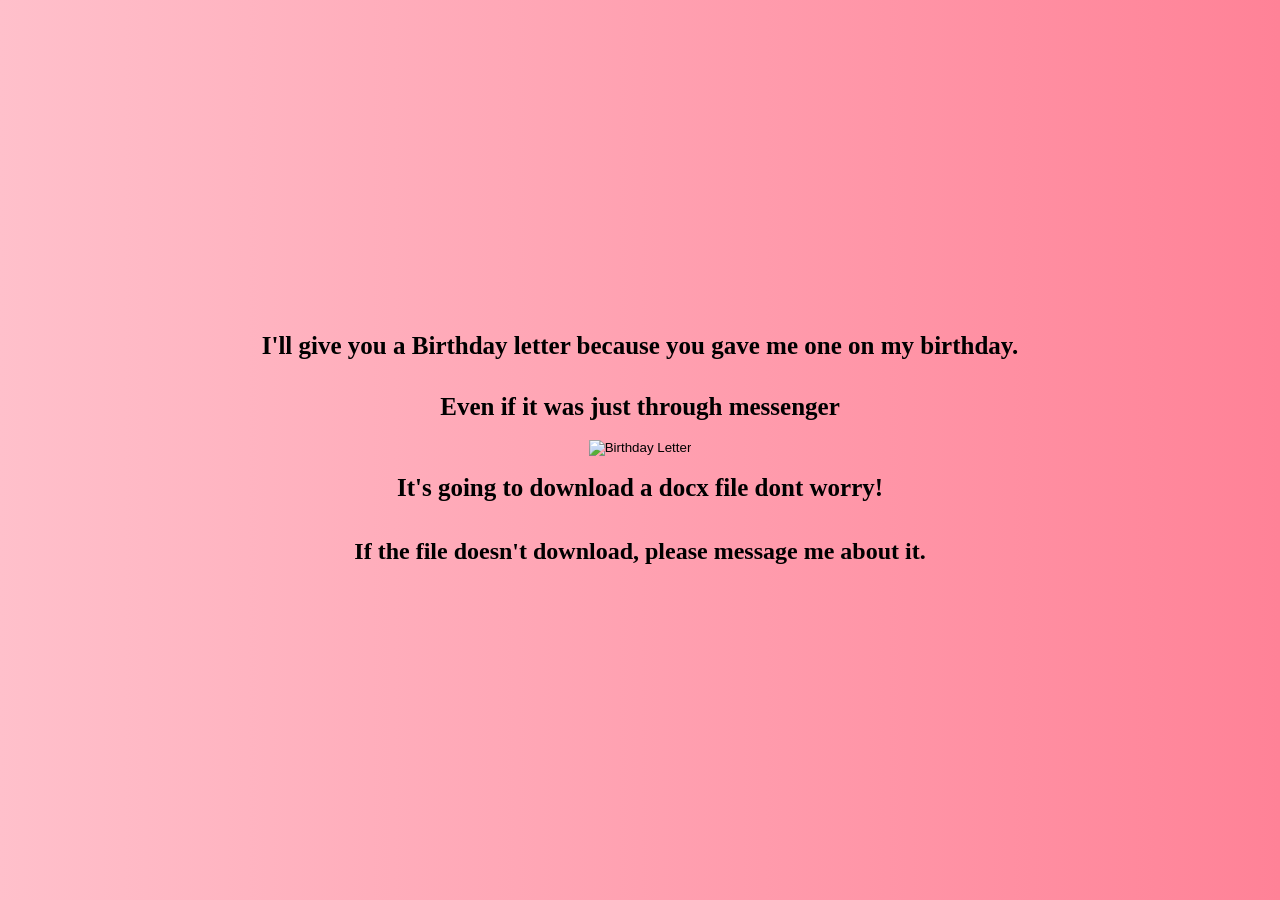
==== Birthdayletter.html @ 37a7c0a2 "remove the js button replaced with html download thingy" ====
<!DOCTYPE html>
<html lang="en">
    <head>
        <title>Birthday Letter!</title>
        <link rel="stylesheet" href="style.css">
    </head>
    <body>
        <h1>I'll give you a Birthday letter because you gave me one on my birthday.</h1>
        <h1>Even if it was just through messenger</h1>
        <a href="Letter.docx" download="Letter.docx" style="text-decoration: none;">
        <button>
        <img src="https://i.pinimg.com/564x/a9/57/3f/a9573f11d0ecd9a60f30de30aa0e95f9.jpg" alt="Birthday Letter">
        </button>
        </a>
        <h1>It's going to download a docx file dont worry!</h1>
        <h2>If the file doesn't download, please message me about it.</h2>
        <script src="conffetti.js"></script>
        <script src="cake-button.js"></script>
    </body>
</html>
---- style.css ----
body{
    background: linear-gradient(to right, pink, rgb(255, 130, 151));
    display: flex;
    flex-direction: column;
    align-items: center;
    justify-content: center;
    height: 100vh;
    margin: 0;
}
h1{
    font-size:25px;
}

button{
    background: transparent;
    border: transparent;
    cursor: pointer;
}

.confetti-piece {
    position: fixed;
    width: 10px;
    height: 10px;
    top: -10px;
    border-radius: 2px;
    animation: fall linear forwards;
}

@keyframes fall {
    to {
        transform: translateY(100vh) rotate(360deg);
        opacity: 0;
    }
}
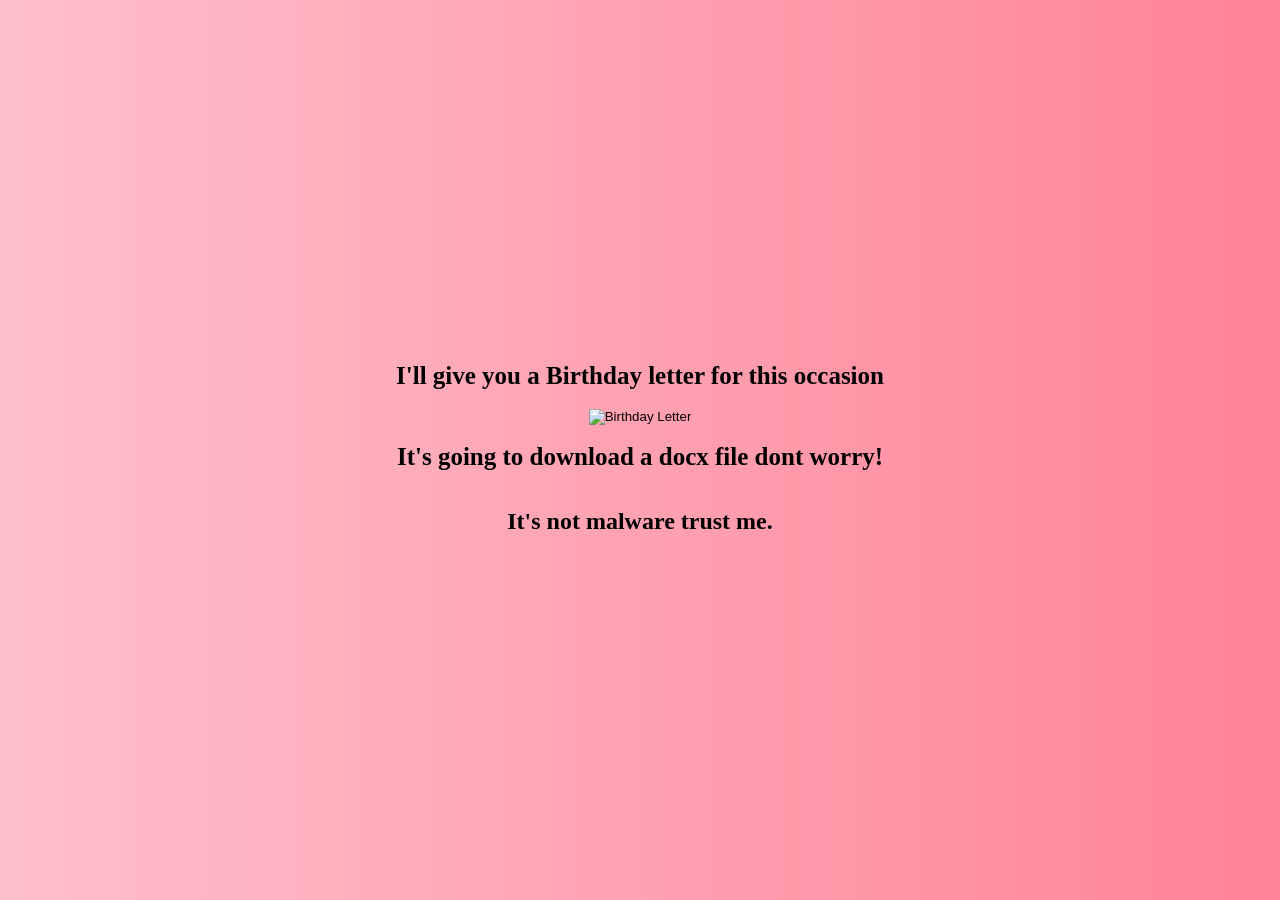
==== commit 9411df3e: "minimal change" ====
--- a/Birthdayletter.html
+++ b/Birthdayletter.html
@@ -5,15 +5,14 @@
         <link rel="stylesheet" href="style.css">
     </head>
     <body>
-        <h1>I'll give you a Birthday letter because you gave me one on my birthday.</h1>
-        <h1>Even if it was just through messenger</h1>
+        <h1>I'll give you a Birthday letter for this occasion</h1>
         <a href="Letter.docx" download="Letter.docx" style="text-decoration: none;">
         <button>
         <img src="https://i.pinimg.com/564x/a9/57/3f/a9573f11d0ecd9a60f30de30aa0e95f9.jpg" alt="Birthday Letter">
         </button>
         </a>
         <h1>It's going to download a docx file dont worry!</h1>
-        <h2>If the file doesn't download, please message me about it.</h2>
+        <h2>It's not malware trust me.</h2>
         <script src="conffetti.js"></script>
         <script src="cake-button.js"></script>
     </body>
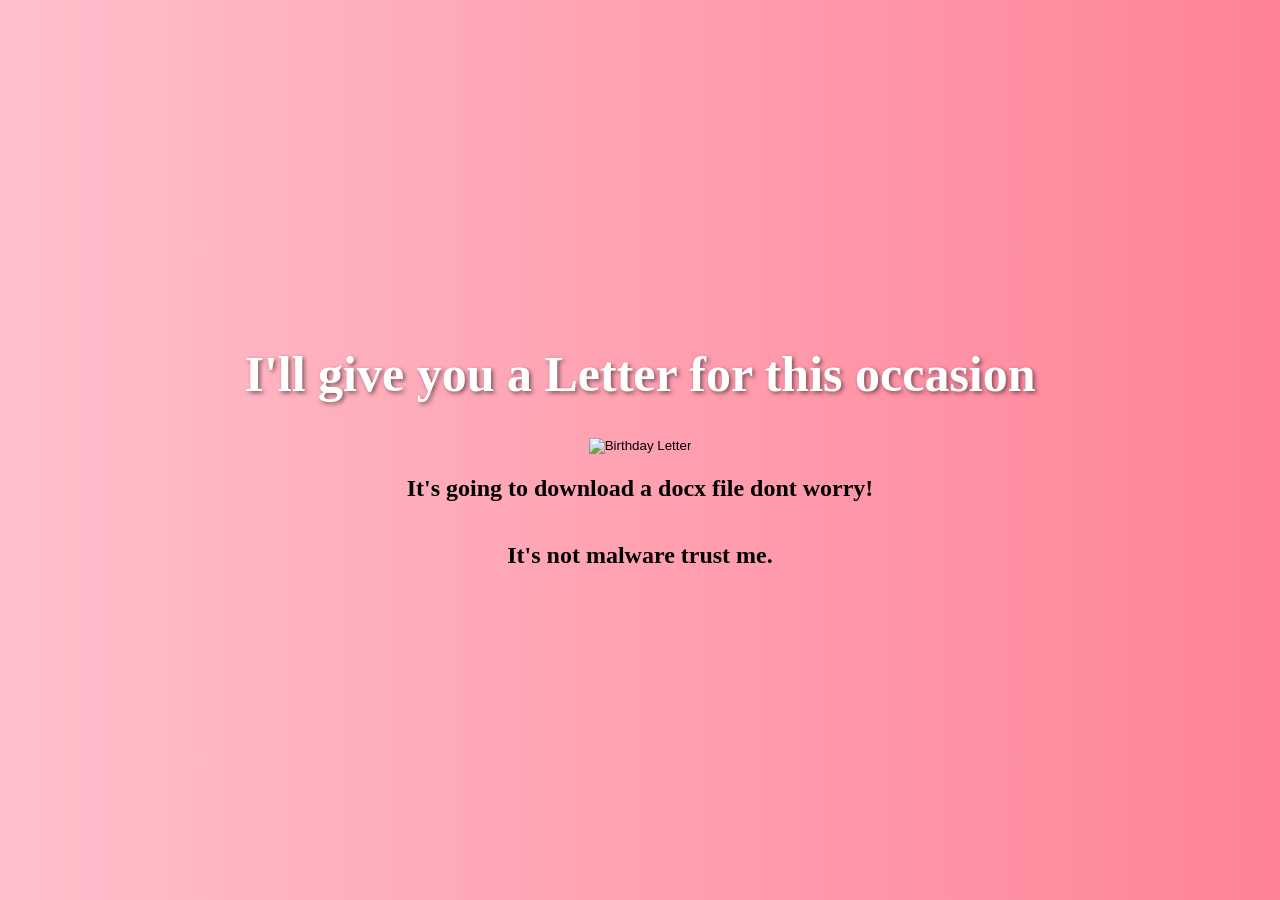
==== commit de4d35c1: "Changes to font and bounce animation for the buttons" ====
--- a/Birthdayletter.html
+++ b/Birthdayletter.html
@@ -5,13 +5,13 @@
         <link rel="stylesheet" href="style.css">
     </head>
     <body>
-        <h1>I'll give you a Birthday letter for this occasion</h1>
+        <h1>I'll give you a Letter for this occasion</h1>
         <a href="Letter.docx" download="Letter.docx" style="text-decoration: none;">
         <button>
         <img src="https://i.pinimg.com/564x/a9/57/3f/a9573f11d0ecd9a60f30de30aa0e95f9.jpg" alt="Birthday Letter">
         </button>
         </a>
-        <h1>It's going to download a docx file dont worry!</h1>
+        <h2>It's going to download a docx file dont worry!</h1>
         <h2>It's not malware trust me.</h2>
         <script src="conffetti.js"></script>
         <script src="cake-button.js"></script>
--- a/style.css
+++ b/style.css
@@ -7,14 +7,30 @@
     height: 100vh;
     margin: 0;
 }
+
 h1{
-    font-size:25px;
+    font-size:50px;
+    font-family: 'Brush Script MT', cursive;
+    color: white;
+    text-shadow: 2px 2px 4px rgba(0, 0, 0, 0.5);
 }
 
 button{
     background: transparent;
     border: transparent;
-    cursor: pointer;
+    cursor: pointer; 
+    margin-bottom : 0 px;
+    margin-top : 0px;
+}
+
+button:hover img{
+    animation: bounce 0.5s;
+} 
+
+@keyframes bounce {
+    0%   { transform: scale(1); }
+    50%  { transform: scale(1.1); }
+    100% { transform: scale(1); }
 }
 
 .confetti-piece {
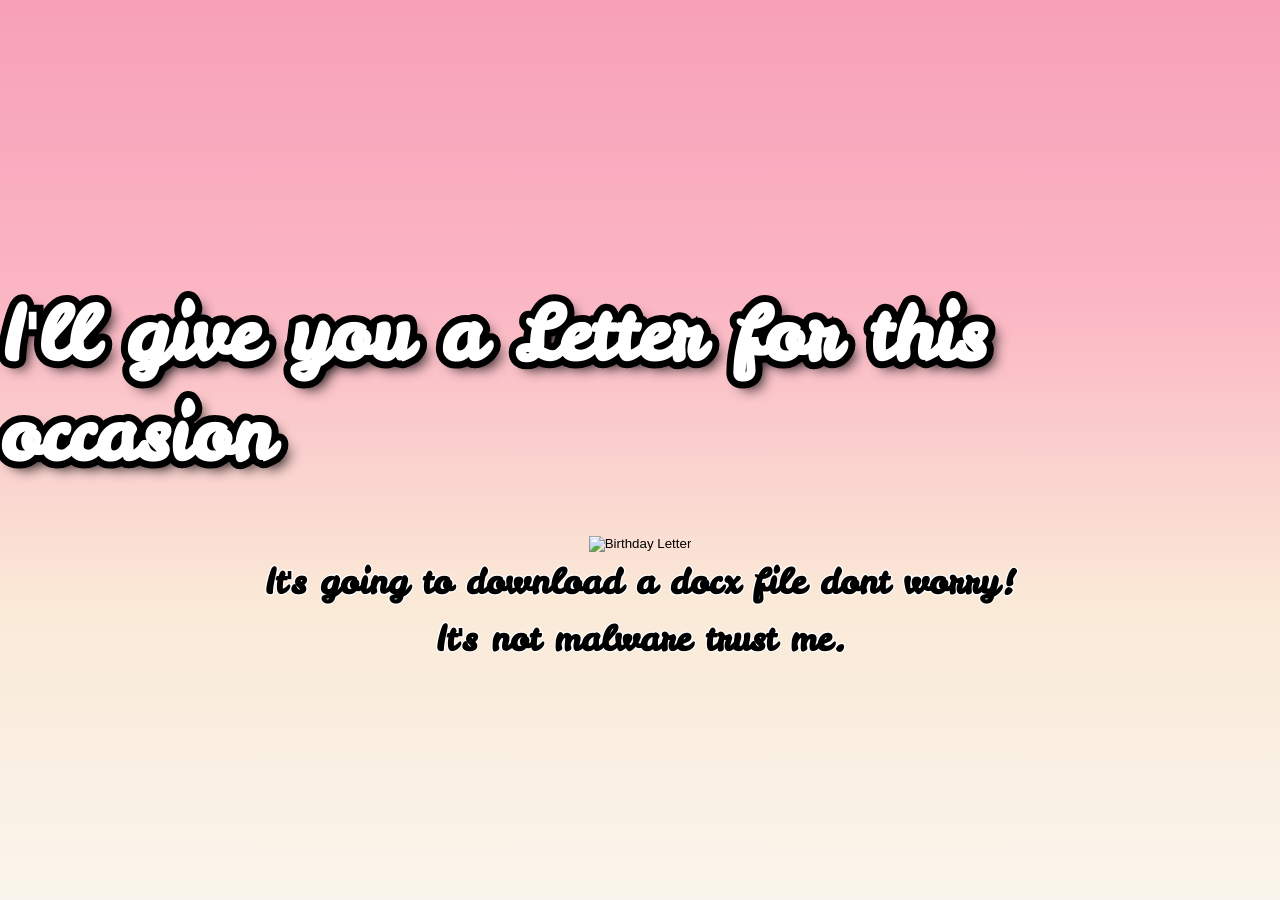
==== commit b6e9f27f: "Many changes I think" ====
--- a/Birthdayletter.html
+++ b/Birthdayletter.html
@@ -2,6 +2,7 @@
 <html lang="en">
     <head>
         <title>Birthday Letter!</title>
+        <link href="https://fonts.googleapis.com/css2?family=Leckerli+One&display=swap" rel="stylesheet">
         <link rel="stylesheet" href="style.css">
     </head>
     <body>
--- a/style.css
+++ b/style.css
@@ -1,5 +1,5 @@
 body{
-    background: linear-gradient(to right, pink, rgb(255, 130, 151));
+    background: linear-gradient(to bottom, #f7a0b8, #fbb6c4, #fae9d7, #faf5ec);
     display: flex;
     flex-direction: column;
     align-items: center;
@@ -9,18 +9,47 @@
 }
 
 h1{
-    font-size:50px;
-    font-family: 'Brush Script MT', cursive;
+    font-size:75px;
+    font-family: "Leckerli One", cursive;
     color: white;
-    text-shadow: 2px 2px 4px rgba(0, 0, 0, 0.5);
+    text-shadow: 7px 7px 14px rgba(0, 0, 0, 1);
+    -webkit-text-stroke: 14px black;
+    paint-order: stroke fill;
 }
 
+h2{
+    font-size:35px;
+    font-family: "Leckerli One", cursive;
+    color: black;
+    -webkit-text-stroke: 2.5px #ffffff;
+    paint-order: stroke fill;
+    margin: 0px;
+    padding: 5px;
+}
 button{
     background: transparent;
     border: transparent;
     cursor: pointer; 
-    margin-bottom : 0 px;
-    margin-top : 0px;
+}
+
+.parent {
+display: grid;
+grid-template-columns: repeat(5, 1fr);
+grid-template-rows: repeat(5, 1fr);
+grid-column-gap: 7px;
+grid-row-gap: 6px;
+}
+
+.div1 { grid-area: 1 / 1 / 2 / 6; }
+.div2 { grid-area: 2 / 1 / 6 / 2; }
+.div3 { grid-area: 2 / 5 / 6 / 6; }
+.div4 { grid-area: 2 / 2 / 6 / 5; }
+
+.container {
+    display: flex;
+    flex-direction: column;
+    align-items: center;
+    text-align: center;
 }
 
 button:hover img{
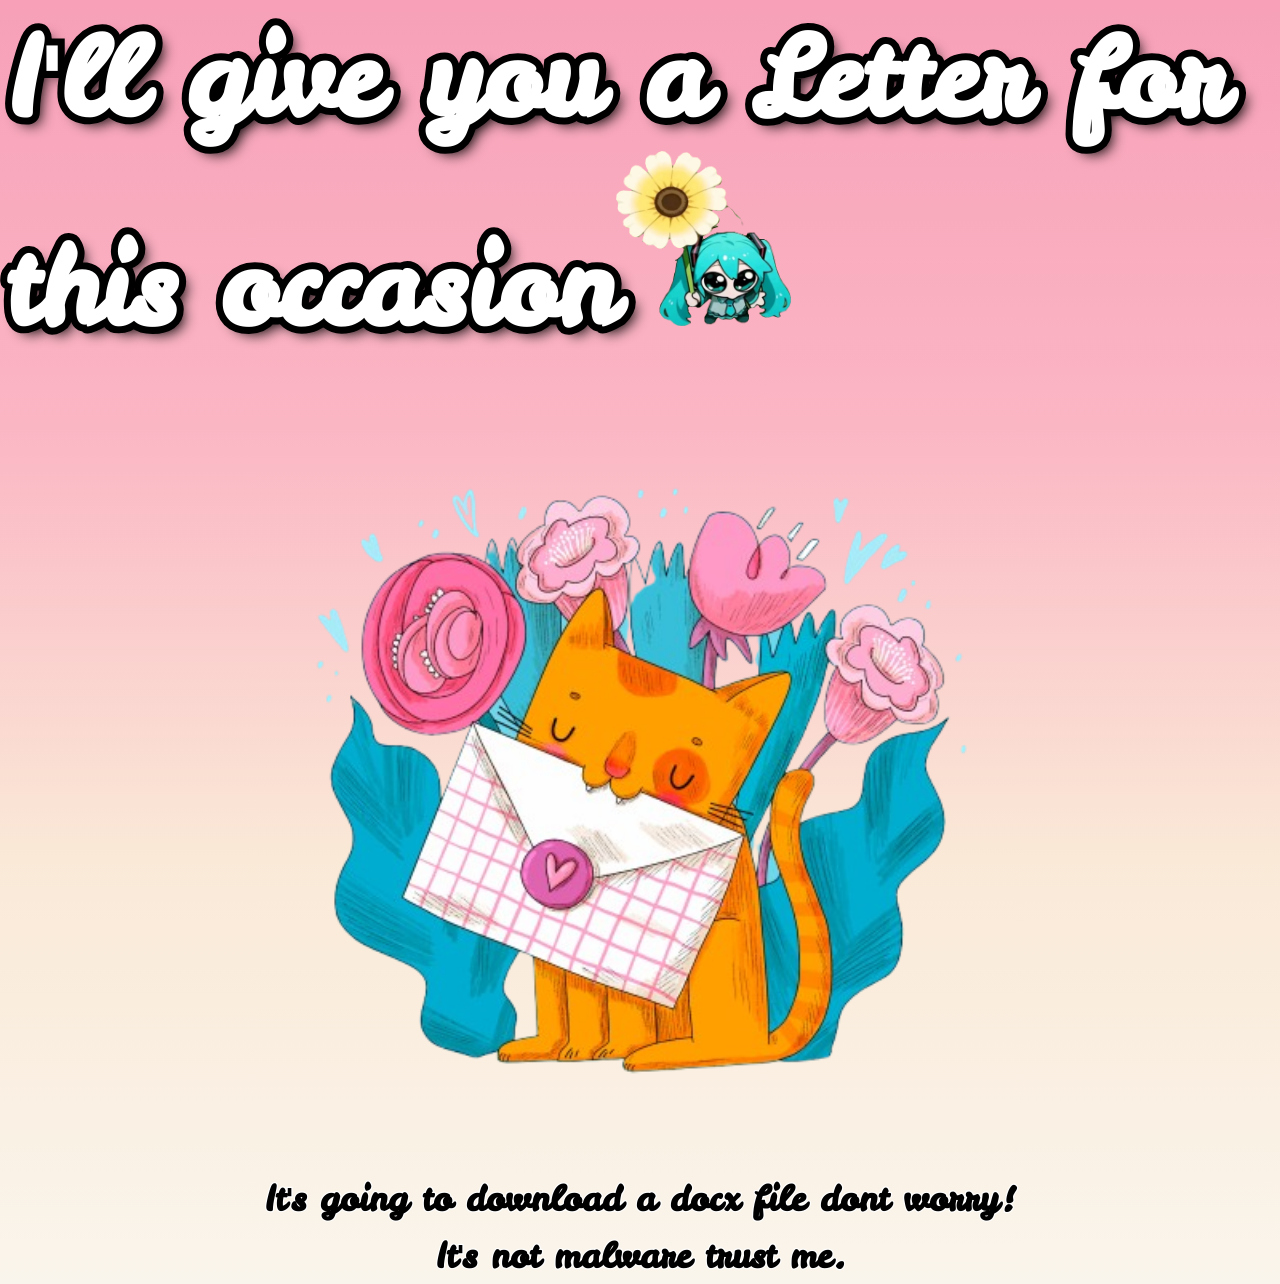
==== commit 23d7ac47: "Migu" ====
--- a/Birthdayletter.html
+++ b/Birthdayletter.html
@@ -6,10 +6,10 @@
         <link rel="stylesheet" href="style.css">
     </head>
     <body>
-        <h1>I'll give you a Letter for this occasion</h1>
+        <h1>I'll give you a Letter for this occasion<img class="migu-img" src = "image/migu.png" alt="Migu"></h1>
         <a href="Letter.docx" download="Letter.docx" style="text-decoration: none;">
         <button>
-        <img src="https://i.pinimg.com/564x/a9/57/3f/a9573f11d0ecd9a60f30de30aa0e95f9.jpg" alt="Birthday Letter">
+            <img src="image/catletter.png" alt="Birthday Letter">
         </button>
         </a>
         <h2>It's going to download a docx file dont worry!</h1>
--- a/style.css
+++ b/style.css
@@ -4,17 +4,29 @@
     flex-direction: column;
     align-items: center;
     justify-content: center;
-    height: 100vh;
+    min-height: 100vh;
     margin: 0;
 }
 
+button img{
+    width: 800px;
+    height: 800px;
+}
+
+img.migu-img{
+    height:175px;
+    width: 175px;
+}
+
 h1{
-    font-size:75px;
+    font-size:109px;
     font-family: "Leckerli One", cursive;
     color: white;
     text-shadow: 7px 7px 14px rgba(0, 0, 0, 1);
     -webkit-text-stroke: 14px black;
     paint-order: stroke fill;
+    margin: 0;
+    padding: 5px;
 }
 
 h2{
@@ -26,24 +38,12 @@
     margin: 0px;
     padding: 5px;
 }
+
 button{
     background: transparent;
     border: transparent;
     cursor: pointer; 
 }
-
-.parent {
-display: grid;
-grid-template-columns: repeat(5, 1fr);
-grid-template-rows: repeat(5, 1fr);
-grid-column-gap: 7px;
-grid-row-gap: 6px;
-}
-
-.div1 { grid-area: 1 / 1 / 2 / 6; }
-.div2 { grid-area: 2 / 1 / 6 / 2; }
-.div3 { grid-area: 2 / 5 / 6 / 6; }
-.div4 { grid-area: 2 / 2 / 6 / 5; }
 
 .container {
     display: flex;
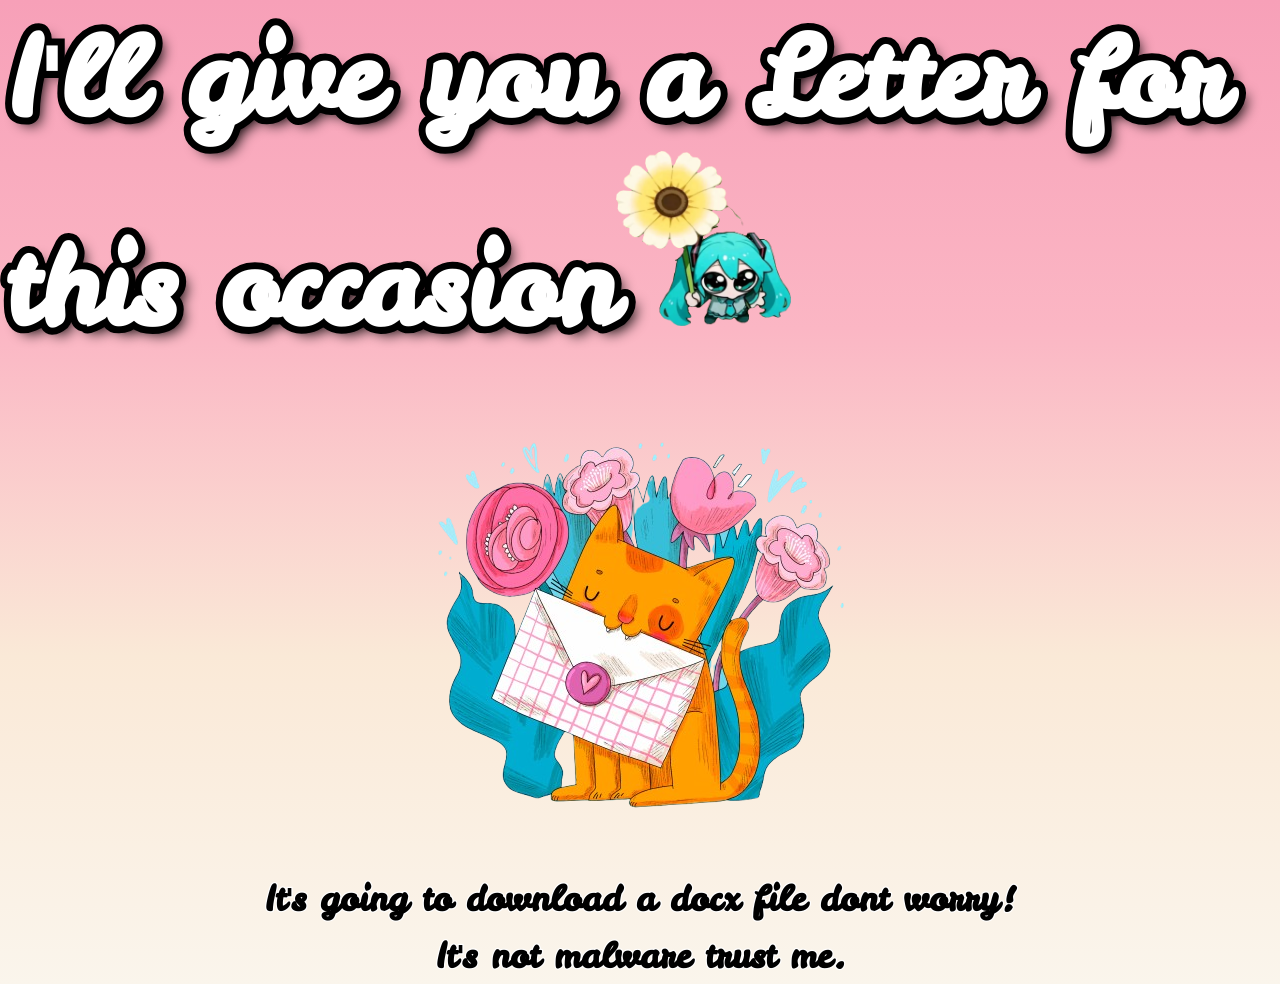
==== commit 995217ab: "fixed i think" ====
--- a/Birthdayletter.html
+++ b/Birthdayletter.html
@@ -9,7 +9,7 @@
         <h1>I'll give you a Letter for this occasion<img class="migu-img" src = "image/migu.png" alt="Migu"></h1>
         <a href="Letter.docx" download="Letter.docx" style="text-decoration: none;">
         <button>
-            <img src="image/catletter.png" alt="Birthday Letter">
+            <img class= "elgato" src="image/catletter.png" alt="Birthday Letter">
         </button>
         </a>
         <h2>It's going to download a docx file dont worry!</h1>
--- a/style.css
+++ b/style.css
@@ -16,6 +16,12 @@
 img.migu-img{
     height:175px;
     width: 175px;
+    position: flex;
+}
+
+img.elgato{
+    height: 500px;
+    width: 500px;
 }
 
 h1{
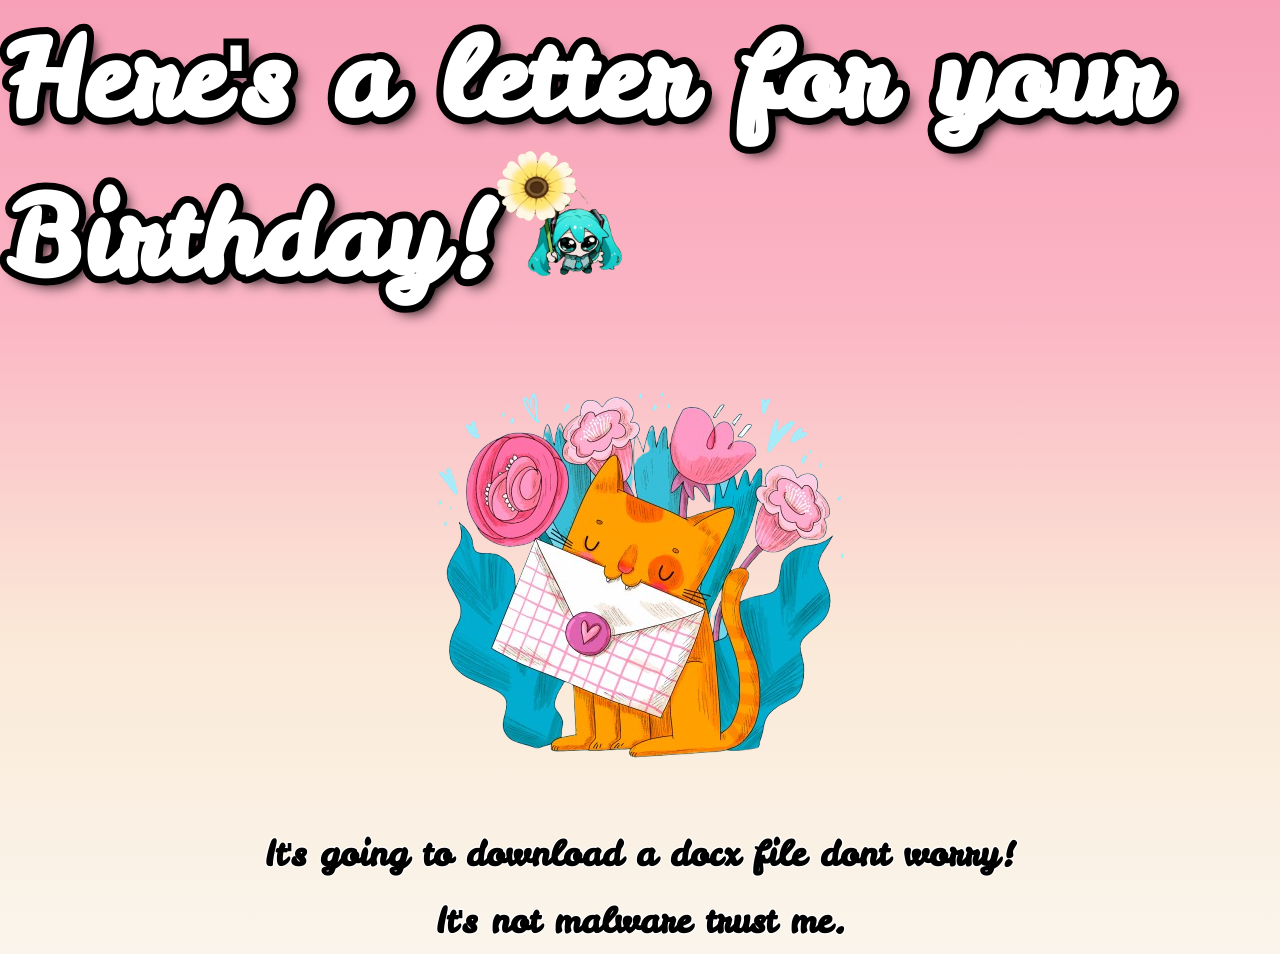
==== commit 39f665c8: "shorter phrase on 2nd webpage" ====
--- a/Birthdayletter.html
+++ b/Birthdayletter.html
@@ -6,7 +6,7 @@
         <link rel="stylesheet" href="style.css">
     </head>
     <body>
-        <h1>I'll give you a Letter for this occasion<img class="migu-img" src = "image/migu.png" alt="Migu"></h1>
+        <h1>Here's a letter for your Birthday!<img class="migu-img" src = "image/migu.png" alt="Migu"></h1>
         <a href="Letter.docx" download="Letter.docx" style="text-decoration: none;">
         <button>
             <img class= "elgato" src="image/catletter.png" alt="Birthday Letter">
--- a/style.css
+++ b/style.css
@@ -13,10 +13,9 @@
     height: 800px;
 }
 
-img.migu-img{
-    height:175px;
-    width: 175px;
-    position: flex;
+h1 img.migu-img{
+    height:125px;
+    width: 125px;
 }
 
 img.elgato{
@@ -41,7 +40,7 @@
     color: black;
     -webkit-text-stroke: 2.5px #ffffff;
     paint-order: stroke fill;
-    margin: 0px;
+    margin: 5px;
     padding: 5px;
 }
 
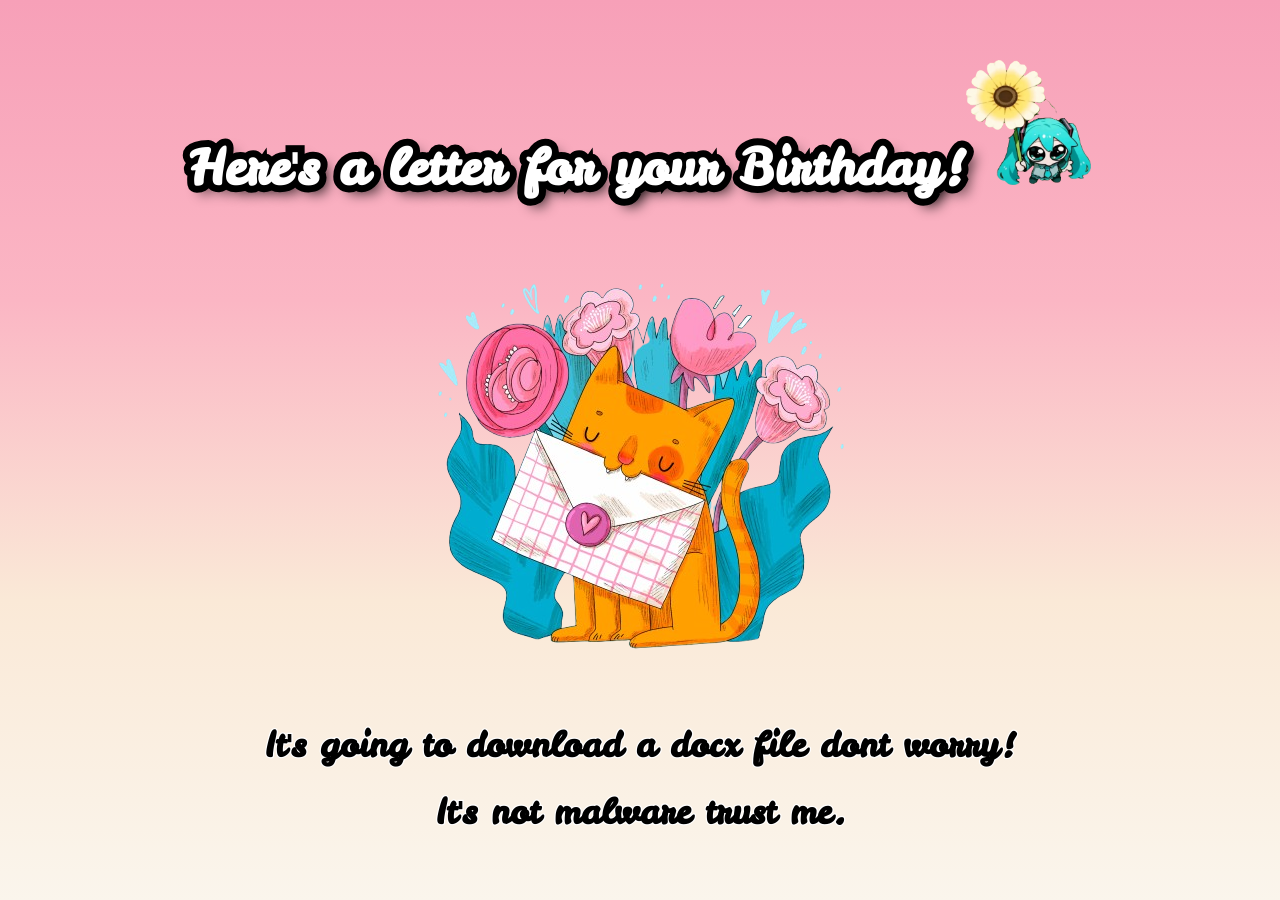
==== commit 554e4584: "fixed?" ====
--- a/Birthdayletter.html
+++ b/Birthdayletter.html
@@ -6,7 +6,7 @@
         <link rel="stylesheet" href="style.css">
     </head>
     <body>
-        <h1>Here's a letter for your Birthday!<img class="migu-img" src = "image/migu.png" alt="Migu"></h1>
+        <h1 class = "birthday-greeting">Here's a letter for your Birthday!<img class="migu-img" src = "image/migu.png" alt="Migu"></h1>
         <a href="Letter.docx" download="Letter.docx" style="text-decoration: none;">
         <button>
             <img class= "elgato" src="image/catletter.png" alt="Birthday Letter">
--- a/style.css
+++ b/style.css
@@ -25,6 +25,17 @@
 
 h1{
     font-size:109px;
+    font-family: "Leckerli One", cursive;
+    color: white;
+    text-shadow: 7px 7px 14px rgba(0, 0, 0, 1);
+    -webkit-text-stroke: 14px black;
+    paint-order: stroke fill;
+    margin: 0;
+    padding: 5px;
+}
+
+h1.birthday-greeting{
+    font-size: 50px;
     font-family: "Leckerli One", cursive;
     color: white;
     text-shadow: 7px 7px 14px rgba(0, 0, 0, 1);
